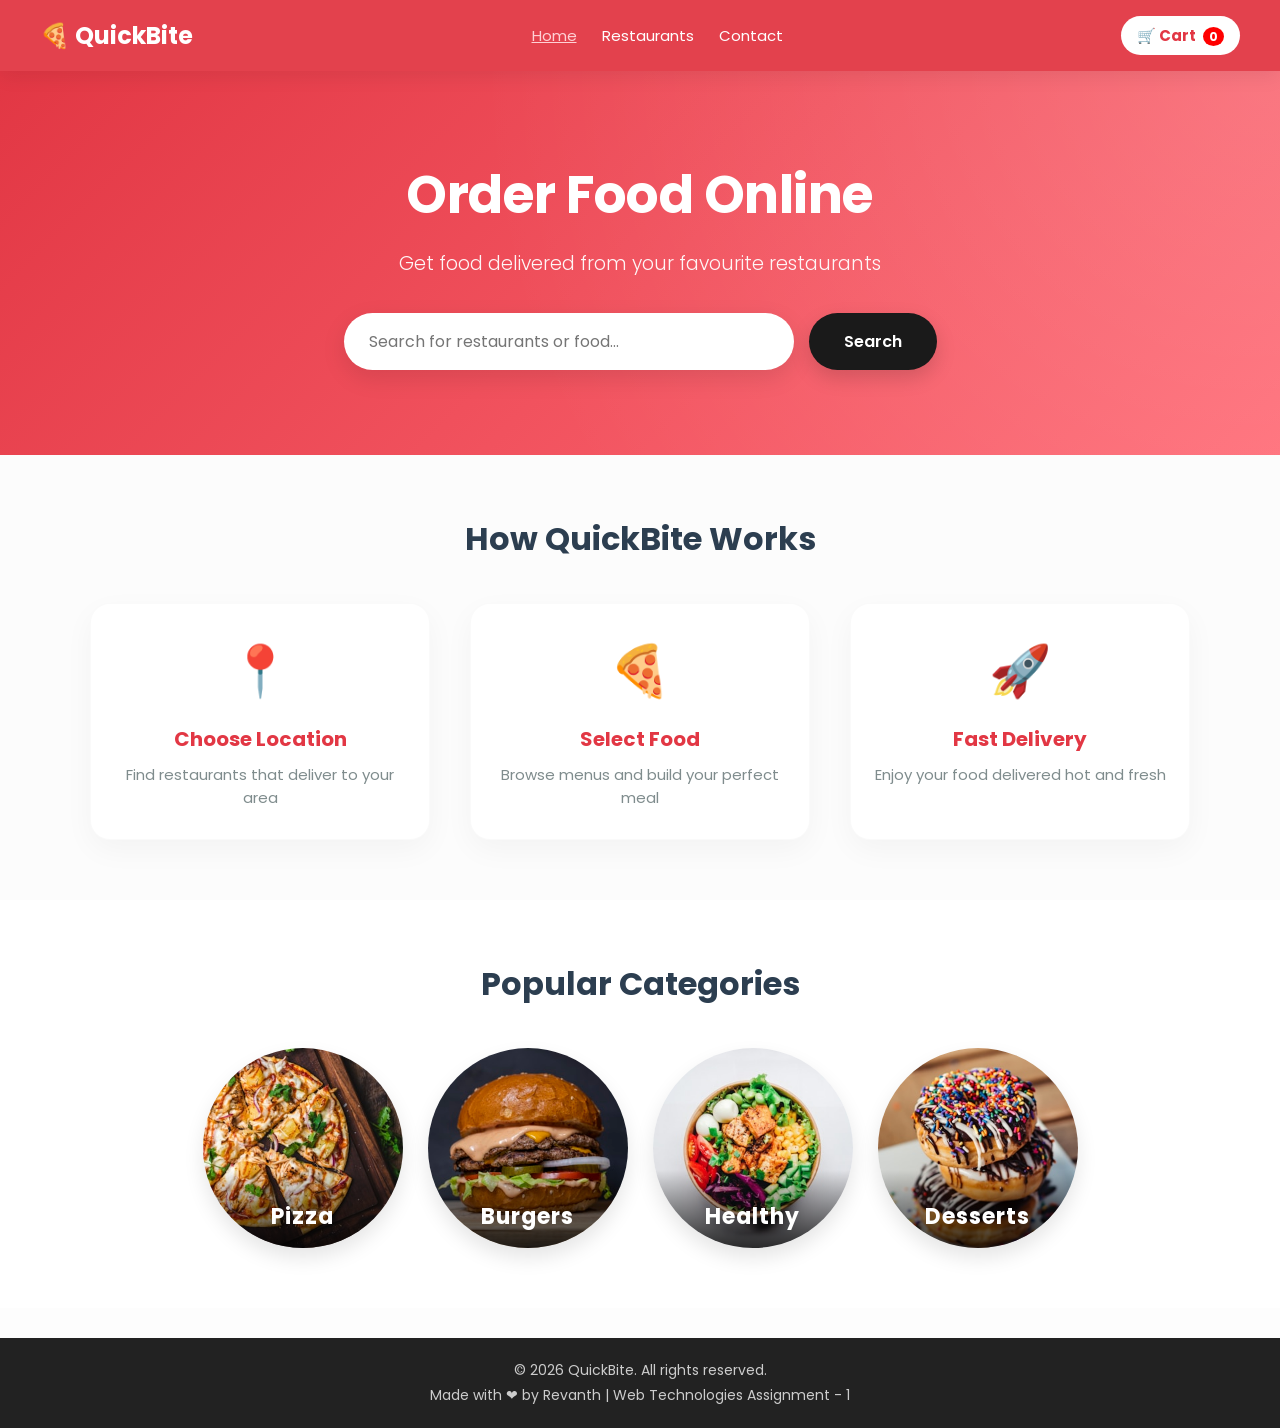
==== index.html @ 4ed7abff "first commit" ====
<!DOCTYPE html>
<html lang="en">

<head>
    <meta charset="UTF-8">
    <meta name="viewport" content="width=device-width, initial-scale=1.0">
    <title>QuickBite - Food Delivery</title>
    <link rel="stylesheet" href="style.css">
</head>

<body>

    <!-- Navigation Bar -->
    <nav class="navbar">
        <div class="nav-logo">🍕 QuickBite</div>
        <ul class="nav-links">
            <li><a href="index.html" class="active-link">Home</a></li>
            <li><a href="restaurants.html">Restaurants</a></li>
            <li><a href="contact.html">Contact</a></li>
        </ul>
        <div class="cart-icon" onclick="toggleCart()">
            🛒 Cart <span id="cart-count">0</span>
        </div>
    </nav>

    <!-- Hero Section -->
    <section class="hero" id="home">
        <h1>Order Food Online</h1>
        <p>Get food delivered from your favourite restaurants</p>
        <form class="search-form" onsubmit="return false;">
            <input type="text" id="search-input" placeholder="Search for restaurants or food..."
                oninput="searchRestaurants()">
            <button type="button" onclick="window.location.href='restaurants.html'">Search</button>
        </form>
    </section>

    <!-- How It Works Section -->
    <section class="how-it-works">
        <h2>How QuickBite Works</h2>
        <div class="steps-grid">
            <div class="step-card">
                <div class="step-icon">📍</div>
                <h3>Choose Location</h3>
                <p>Find restaurants that deliver to your area</p>
            </div>
            <div class="step-card">
                <div class="step-icon">🍕</div>
                <h3>Select Food</h3>
                <p>Browse menus and build your perfect meal</p>
            </div>
            <div class="step-card">
                <div class="step-icon">🚀</div>
                <h3>Fast Delivery</h3>
                <p>Enjoy your food delivered hot and fresh</p>
            </div>
        </div>
    </section>

    <!-- Popular Categories -->
    <section class="categories-section">
        <h2>Popular Categories</h2>
        <div class="category-grid">
            <div class="category-card" onclick="window.location.href='restaurants.html'">
                <img src="images/cat_pizza.jpg" alt="Pizza">
                <h3>Pizza</h3>
            </div>
            <div class="category-card" onclick="window.location.href='restaurants.html'">
                <img src="images/cat_burger.jpg" alt="Burgers">
                <h3>Burgers</h3>
            </div>
            <div class="category-card" onclick="window.location.href='restaurants.html'">
                <img src="images/cat_healthy.jpg" alt="Healthy">
                <h3>Healthy</h3>
            </div>
            <div class="category-card" onclick="window.location.href='restaurants.html'">
                <img src="images/cat_desserts.jpg" alt="Desserts">
                <h3>Desserts</h3>
            </div>
        </div>
    </section>

    <!-- Cart Sidebar -->
    <div class="cart-overlay" id="cart-overlay" onclick="toggleCart()"></div>
    <div class="cart-sidebar" id="cart-sidebar">
        <div class="cart-header">
            <h3>Your Cart 🛒</h3>
            <span class="close-cart" onclick="toggleCart()">✕</span>
        </div>
        <div id="cart-items-list">
            <p class="empty-cart-msg">Your cart is empty!</p>
        </div>
        <div class="cart-summary" id="cart-summary" style="display:none;">
            <table class="bill-table">
                <thead>
                    <tr>
                        <th>Item</th>
                        <th>Qty</th>
                        <th>Price</th>
                    </tr>
                </thead>
                <tbody id="bill-tbody">
                </tbody>
                <tfoot>
                    <tr>
                        <td colspan="2"><strong>Subtotal</strong></td>
                        <td id="subtotal">₹0</td>
                    </tr>
                    <tr>
                        <td colspan="2">GST (5%)</td>
                        <td id="gst-amt">₹0</td>
                    </tr>
                    <tr>
                        <td colspan="2">Delivery Fee</td>
                        <td>₹30</td>
                    </tr>
                    <tr class="total-row">
                        <td colspan="2"><strong>Total</strong></td>
                        <td id="total-amt"><strong>₹0</strong></td>
                    </tr>
                </tfoot>
            </table>
            <button class="place-order-btn" onclick="placeOrder()">Place Order ✅</button>
        </div>
    </div>

    <!-- Order Confirmation Modal -->
    <div class="modal-overlay" id="modal-overlay" style="display:none;">
        <div class="modal">
            <div class="modal-icon">🎉</div>
            <h2>Order Placed!</h2>
            <p>Your order has been placed successfully.<br>Estimated delivery time: <strong>30-40 mins</strong></p>
            <p id="modal-total"></p>
            <button onclick="closeModal()">OK, Thanks!</button>
        </div>
    </div>


    <footer class="footer">
        <p>&copy; 2026 QuickBite. All rights reserved.</p>
        <p>Made with ❤ by Revanth | Web Technologies Assignment - 1</p>
    </footer>

    <script src="script.js"></script>
</body>

</html>
---- style.css ----
@import url('https://fonts.googleapis.com/css2?family=Poppins:wght@300;400;500;600;700&display=swap');

/* ===== Reset & Base ===== */
* {
    margin: 0;
    padding: 0;
    box-sizing: border-box;
}

body {
    font-family: 'Poppins', sans-serif;
    background-color: #fdfdfd;
    color: #2c3e50;
    -webkit-font-smoothing: antialiased;
}

/* ===== Navbar ===== */
.navbar {
    background-color: rgba(226, 55, 68, 0.95);
    backdrop-filter: blur(10px);
    -webkit-backdrop-filter: blur(10px);
    display: flex;
    justify-content: space-between;
    align-items: center;
    padding: 16px 40px;
    position: sticky;
    top: 0;
    z-index: 100;
    box-shadow: 0 4px 20px rgba(0,0,0,0.08);
}

.nav-logo {
    font-size: 24px;
    font-weight: bold;
    color: white;
}

.nav-links {
    list-style: none;
    display: flex;
    gap: 25px;
}

.nav-links li a {
    color: white;
    text-decoration: none;
    font-size: 15px;
    transition: color 0.2s;
}

.nav-links li a:hover {
    color: #ffd1d5;
    text-decoration: underline;
}

.cart-icon {
    background-color: white;
    color: #e23744;
    padding: 8px 16px;
    border-radius: 20px;
    font-weight: bold;
    cursor: pointer;
    font-size: 15px;
    transition: background-color 0.2s;
}

.cart-icon:hover {
    background-color: #ffd1d5;
}

#cart-count {
    background-color: red;
    color: white;
    border-radius: 50%;
    padding: 1px 6px;
    font-size: 12px;
    margin-left: 4px;
}

/* ===== Hero Section ===== */
.hero {
    background: linear-gradient(135deg, #e23744, #ff6b76);
    color: white;
    text-align: center;
    padding: 85px 20px;
    position: relative;
    overflow: hidden;
}

.hero::after {
    content: '';
    position: absolute;
    top: 0; left: 0; width: 100%; height: 100%;
    background: radial-gradient(circle at top right, rgba(255,255,255,0.15) 0%, transparent 60%);
    pointer-events: none;
}

.hero h1 {
    font-size: 52px;
    font-weight: 700;
    margin-bottom: 15px;
    letter-spacing: -0.5px;
}

.hero p {
    font-size: 19px;
    font-weight: 300;
    margin-bottom: 35px;
    opacity: 0.95;
}

.search-form {
    display: flex;
    justify-content: center;
    gap: 15px;
    flex-wrap: wrap;
    position: relative;
    z-index: 2;
}

.search-form input {
    padding: 16px 25px;
    width: 450px;
    border: none;
    border-radius: 30px;
    font-size: 16px;
    outline: none;
    box-shadow: 0 8px 25px rgba(0,0,0,0.1);
    font-family: 'Poppins', sans-serif;
    transition: box-shadow 0.3s ease;
}

.search-form input:focus {
    box-shadow: 0 10px 30px rgba(0,0,0,0.15);
}

.search-form button {
    padding: 16px 35px;
    background-color: #1a1a1a;
    color: white;
    border: none;
    border-radius: 30px;
    font-size: 16px;
    font-weight: 600;
    cursor: pointer;
    box-shadow: 0 8px 20px rgba(0,0,0,0.15);
    transition: all 0.3s ease;
    font-family: 'Poppins', sans-serif;
}

.search-form button:hover {
    background-color: #333;
    transform: translateY(-2px);
    box-shadow: 0 12px 25px rgba(0,0,0,0.25);
}

/* ===== Landing Page Sections ===== */
.how-it-works, .categories-section {
    padding: 60px 40px;
    background: white;
    text-align: center;
}

.how-it-works {
    background-color: #fcfcfc;
}

.how-it-works h2, .categories-section h2 {
    font-size: 32px;
    color: #2c3e50;
    margin-bottom: 40px;
    font-weight: 700;
}

.steps-grid {
    display: flex;
    justify-content: center;
    gap: 40px;
    flex-wrap: wrap;
    max-width: 1100px;
    margin: 0 auto;
}

.step-card {
    flex: 1;
    min-width: 250px;
    background: white;
    padding: 30px 20px;
    border-radius: 20px;
    box-shadow: 0 10px 30px rgba(0,0,0,0.04);
    transition: transform 0.3s ease;
    border: 1px solid rgba(0,0,0,0.02);
}

.step-card:hover {
    transform: translateY(-5px);
}

.step-icon {
    font-size: 50px;
    margin-bottom: 15px;
}

.step-card h3 {
    font-size: 20px;
    margin-bottom: 10px;
    color: #e23744;
}

.step-card p {
    color: #7f8c8d;
    font-size: 15px;
    line-height: 1.5;
}

.category-grid {
    display: flex;
    justify-content: center;
    gap: 25px;
    flex-wrap: wrap;
    max-width: 1000px;
    margin: 0 auto;
}

.category-card {
    position: relative;
    width: 200px;
    height: 200px;
    border-radius: 50%;
    overflow: hidden;
    cursor: pointer;
    box-shadow: 0 10px 20px rgba(0,0,0,0.1);
    transition: all 0.3s ease;
}

.category-card:hover {
    transform: translateY(-5px) scale(1.02);
    box-shadow: 0 15px 30px rgba(226, 55, 68, 0.2);
}

.category-card img {
    width: 100%;
    height: 100%;
    object-fit: cover;
    transition: transform 0.4s ease;
}

.category-card:hover img {
    transform: scale(1.1);
}

.category-card h3 {
    position: absolute;
    bottom: 0;
    width: 100%;
    padding: 30px 10px 15px;
    background: linear-gradient(to top, rgba(0,0,0,0.8), transparent);
    color: white;
    margin: 0;
    font-size: 22px;
    letter-spacing: 1px;
}

/* ===== Restaurants Section ===== */
.restaurants-section {
    padding: 40px 30px;
}

.restaurants-section h2 {
    font-size: 26px;
    margin-bottom: 20px;
    color: #e23744;
    border-bottom: 2px solid #e23744;
    display: inline-block;
    padding-bottom: 5px;
}

.restaurant-grid {
    display: flex;
    flex-wrap: wrap;
    gap: 20px;
}

.restaurant-card {
    background: white;
    border-radius: 16px;
    width: 260px;
    padding: 0;
    box-shadow: 0 8px 20px rgba(0,0,0,0.05);
    cursor: pointer;
    transition: all 0.3s cubic-bezier(0.25, 0.8, 0.25, 1);
    overflow: hidden;
    border: 1px solid rgba(0,0,0,0.03);
}

.restaurant-card:hover {
    transform: translateY(-8px);
    box-shadow: 0 15px 35px rgba(226, 55, 68, 0.15);
}

.restaurant-card img {
    width: 100%;
    height: 160px;
    object-fit: cover;
    transition: transform 0.5s ease;
}

.restaurant-card:hover img {
    transform: scale(1.05);
}

.restaurant-info {
    padding: 18px;
    background: white;
    position: relative;
    z-index: 2;
}

.restaurant-info h3 {
    font-size: 18px;
    font-weight: 600;
    margin-bottom: 6px;
}

.restaurant-info p {
    font-size: 13px;
    color: #7f8c8d;
    margin-bottom: 5px;
}

.rating {
    color: #f5a623;
    font-weight: bold;
}

.open-badge {
    background-color: #28a745;
    color: white;
    font-size: 11px;
    padding: 2px 8px;
    border-radius: 10px;
}

/* ===== Menu Section ===== */
.menu-section {
    padding: 30px;
}

.menu-section h2 {
    font-size: 24px;
    margin-bottom: 20px;
    color: #333;
}

.back-btn {
    background: #e23744;
    color: white;
    border: none;
    padding: 9px 18px;
    border-radius: 6px;
    cursor: pointer;
    font-size: 14px;
    margin-bottom: 15px;
    transition: background-color 0.2s;
}

.back-btn:hover {
    background-color: #cb202d;
}

.menu-grid {
    display: flex;
    flex-wrap: wrap;
    gap: 18px;
}

.menu-item {
    background: white;
    border-radius: 16px;
    width: 240px;
    padding: 0;
    box-shadow: 0 6px 15px rgba(0,0,0,0.05);
    overflow: hidden;
    transition: all 0.3s cubic-bezier(0.25, 0.8, 0.25, 1);
    border: 1px solid rgba(0,0,0,0.03);
    display: flex;
    flex-direction: column;
}

.menu-item:hover {
    transform: translateY(-6px);
    box-shadow: 0 12px 30px rgba(226, 55, 68, 0.12);
}

.menu-item img {
    width: 100%;
    height: 160px;
    object-fit: cover;
    transition: transform 0.5s ease;
}

.menu-item:hover img {
    transform: scale(1.05);
}

.menu-item-info {
    padding: 16px;
    position: relative;
    background: white;
    z-index: 2;
    flex: 1;
    display: flex;
    flex-direction: column;
}

.menu-item-info h4 {
    font-size: 17px;
    font-weight: 600;
    margin-bottom: 5px;
}

.menu-item-info p {
    font-size: 13px;
    color: #7f8c8d;
    margin-bottom: 10px;
    flex: 1;
}

.item-price {
    font-size: 17px;
    font-weight: 700;
    color: #e23744;
    margin-top: auto;
    margin-bottom: 10px;
}

.veg-badge, .nonveg-badge {
    font-size: 11px;
    font-weight: 600;
    padding: 2px 6px;
    border-radius: 4px;
    display: inline-block;
    margin-bottom: 10px;
    align-self: flex-start;
}

.veg-badge {
    color: #27ae60;
    border: 1px solid rgba(39, 174, 96, 0.3);
    background: rgba(39, 174, 96, 0.05);
}

.nonveg-badge {
    color: #c0392b;
    border: 1px solid rgba(192, 57, 43, 0.3);
    background: rgba(192, 57, 43, 0.05);
}

.add-btn {
    width: 100%;
    margin-top: 5px;
    padding: 10px;
    background-color: #fff;
    color: #e23744;
    border: 2px solid #e23744;
    border-radius: 8px;
    font-weight: 600;
    cursor: pointer;
    font-size: 15px;
    transition: all 0.2s ease;
    font-family: 'Poppins', sans-serif;
}

.add-btn:hover {
    background-color: #e23744;
    color: white;
    transform: translateY(-2px);
    box-shadow: 0 4px 12px rgba(226, 55, 68, 0.2);
}

/* Quantity stepper on menu card */
.menu-stepper {
    display: flex;
    align-items: center;
    justify-content: space-between;
    border: 2px solid #28a745;
    border-radius: 25px;
    padding: 4px 8px;
    margin-top: 8px;
    background: white;
    width: 100%;
}

.stepper-btn {
    background: none;
    border: none;
    color: #28a745;
    font-size: 20px;
    font-weight: bold;
    cursor: pointer;
    line-height: 1;
    padding: 0 6px;
    transition: color 0.2s;
}

.stepper-btn:hover {
    color: #1e7e34;
}

.stepper-count {
    font-size: 16px;
    font-weight: bold;
    color: #28a745;
    min-width: 20px;
    text-align: center;
}

/* ===== Cart Sidebar ===== */
.cart-overlay {
    display: none;
    position: fixed;
    top: 0; left: 0;
    width: 100%; height: 100%;
    background: rgba(0,0,0,0.4);
    z-index: 200;
}

.cart-sidebar {
    position: fixed;
    top: 0; right: -400px;
    width: 360px;
    height: 100%;
    background: white;
    z-index: 300;
    padding: 20px;
    overflow-y: auto;
    transition: right 0.3s ease;
    box-shadow: -4px 0 15px rgba(0,0,0,0.2);
}

.cart-sidebar.open {
    right: 0;
}

.cart-header {
    display: flex;
    justify-content: space-between;
    align-items: center;
    margin-bottom: 15px;
    border-bottom: 2px solid #e23744;
    padding-bottom: 10px;
}

.cart-header h3 {
    font-size: 20px;
}

.close-cart {
    cursor: pointer;
    font-size: 20px;
    color: #888;
}

.close-cart:hover {
    color: red;
}

.empty-cart-msg {
    text-align: center;
    color: #aaa;
    margin-top: 30px;
    font-size: 16px;
}

/* Cart item row */
.cart-item-row {
    display: flex;
    justify-content: space-between;
    align-items: center;
    padding: 10px 0;
    border-bottom: 1px solid #eee;
}

.cart-item-row span {
    font-size: 14px;
}

.qty-controls {
    display: flex;
    align-items: center;
    gap: 8px;
}

.qty-controls button {
    background: #e23744;
    color: white;
    border: none;
    width: 24px;
    height: 24px;
    border-radius: 50%;
    cursor: pointer;
    font-size: 14px;
    line-height: 1;
}

.qty-controls button:hover {
    background-color: #cb202d;
}

.remove-btn {
    background: none;
    border: none;
    color: red;
    cursor: pointer;
    font-size: 16px;
}

/* ===== Bill Table ===== */
.bill-table {
    width: 100%;
    border-collapse: collapse;
    margin-top: 15px;
    font-size: 14px;
}

.bill-table th {
    background-color: #e23744;
    color: white;
    padding: 8px;
    text-align: left;
}

.bill-table td {
    padding: 7px 8px;
    border-bottom: 1px solid #eee;
}

.bill-table tfoot tr:last-child td {
    background-color: #fff0f2;
}

.total-row td {
    font-size: 16px;
    color: #e23744;
}

.place-order-btn {
    width: 100%;
    padding: 12px;
    background-color: #28a745;
    color: white;
    border: none;
    border-radius: 6px;
    font-size: 16px;
    cursor: pointer;
    margin-top: 12px;
    transition: background-color 0.2s;
}

.place-order-btn:hover {
    background-color: #1e7e34;
}

/* ===== Modal ===== */
.modal-overlay {
    position: fixed;
    top: 0; left: 0;
    width: 100%; height: 100%;
    background: rgba(0,0,0,0.5);
    z-index: 500;
    display: flex;
    justify-content: center;
    align-items: center;
}

.modal {
    background: white;
    border-radius: 12px;
    padding: 40px 30px;
    text-align: center;
    width: 320px;
    box-shadow: 0 5px 20px rgba(0,0,0,0.3);
}

.modal-icon {
    font-size: 50px;
    margin-bottom: 10px;
}

.modal h2 {
    margin-bottom: 10px;
    color: #28a745;
}

.modal p {
    color: #555;
    margin-bottom: 10px;
    line-height: 1.5;
}

.modal button {
    margin-top: 15px;
    padding: 10px 30px;
    background-color: #e23744;
    color: white;
    border: none;
    border-radius: 6px;
    font-size: 15px;
    cursor: pointer;
}

.modal button:hover {
    background-color: #cb202d;
}

/* ===== Contact Section ===== */
.contact-section {
    background: white;
    padding: 40px 30px;
    margin-top: 20px;
}

.contact-section h2 {
    font-size: 26px;
    color: #e23744;
    margin-bottom: 20px;
    border-bottom: 2px solid #e23744;
    display: inline-block;
    padding-bottom: 5px;
}

.contact-form {
    display: flex;
    flex-direction: column;
    max-width: 500px;
    gap: 10px;
}

.contact-form label {
    font-weight: bold;
    font-size: 14px;
}

.contact-form input,
.contact-form textarea {
    padding: 10px;
    border: 1px solid #ccc;
    border-radius: 5px;
    font-size: 14px;
    outline: none;
    transition: border-color 0.2s;
}

.contact-form input:focus,
.contact-form textarea:focus {
    border-color: #e23744;
}

.contact-form button {
    padding: 11px;
    background-color: #e23744;
    color: white;
    border: none;
    border-radius: 5px;
    font-size: 15px;
    cursor: pointer;
    transition: background-color 0.2s;
}

.contact-form button:hover {
    background-color: #cb202d;
}

/* ===== Footer ===== */
.footer {
    background-color: #222;
    color: #ccc;
    text-align: center;
    padding: 20px;
    margin-top: 30px;
    font-size: 14px;
    line-height: 1.8;
}

/* ===== Responsive ===== */
@media (max-width: 768px) {
    .navbar {
        flex-direction: column;
        gap: 10px;
        padding: 12px 15px;
    }

    .nav-links {
        gap: 12px;
    }

    .hero h1 {
        font-size: 28px;
    }

    .search-form input {
        width: 90%;
    }

    .restaurant-grid,
    .menu-grid {
        justify-content: center;
    }

    .cart-sidebar {
        width: 100%;
    }
}

/* ===== Contact Page ===== */
.active-link {
    text-decoration: underline !important;
    color: #ffd1d5 !important;
}

.contact-hero {
    background: linear-gradient(135deg, #e23744, #ff6b76);
    color: white;
    text-align: center;
    padding: 50px 20px 40px;
}

.contact-hero h1 {
    font-size: 36px;
    margin-bottom: 8px;
}

.contact-hero p {
    font-size: 16px;
    opacity: 0.9;
}

.contact-page-section {
    display: flex;
    flex-wrap: wrap;
    gap: 30px;
    padding: 40px 30px;
    max-width: 1100px;
    margin: 0 auto;
}

.contact-card {
    background: white;
    border-radius: 12px;
    padding: 30px;
    flex: 1;
    min-width: 300px;
    box-shadow: 0 3px 12px rgba(0,0,0,0.1);
}

.contact-card h2 {
    color: #e23744;
    margin-bottom: 20px;
    font-size: 22px;
}

.contact-card select {
    padding: 10px;
    border: 1px solid #ccc;
    border-radius: 5px;
    font-size: 14px;
    outline: none;
    width: 100%;
    transition: border-color 0.2s;
}

.contact-card select:focus {
    border-color: #e23744;
}

.contact-info-cards {
    display: flex;
    flex-direction: column;
    gap: 16px;
    min-width: 220px;
}

.info-card {
    background: white;
    border-radius: 10px;
    padding: 18px 20px;
    box-shadow: 0 2px 8px rgba(0,0,0,0.09);
    display: flex;
    align-items: flex-start;
    gap: 14px;
    transition: transform 0.2s;
}

.info-card:hover {
    transform: translateY(-3px);
}

.info-icon {
    font-size: 26px;
    margin-top: 2px;
}

.info-card h4 {
    font-size: 15px;
    color: #e23744;
    margin-bottom: 4px;
}

.info-card p {
    font-size: 13px;
    color: #666;
    line-height: 1.5;
}

@media (max-width: 768px) {
    .contact-page-section {
        flex-direction: column;
    }
}
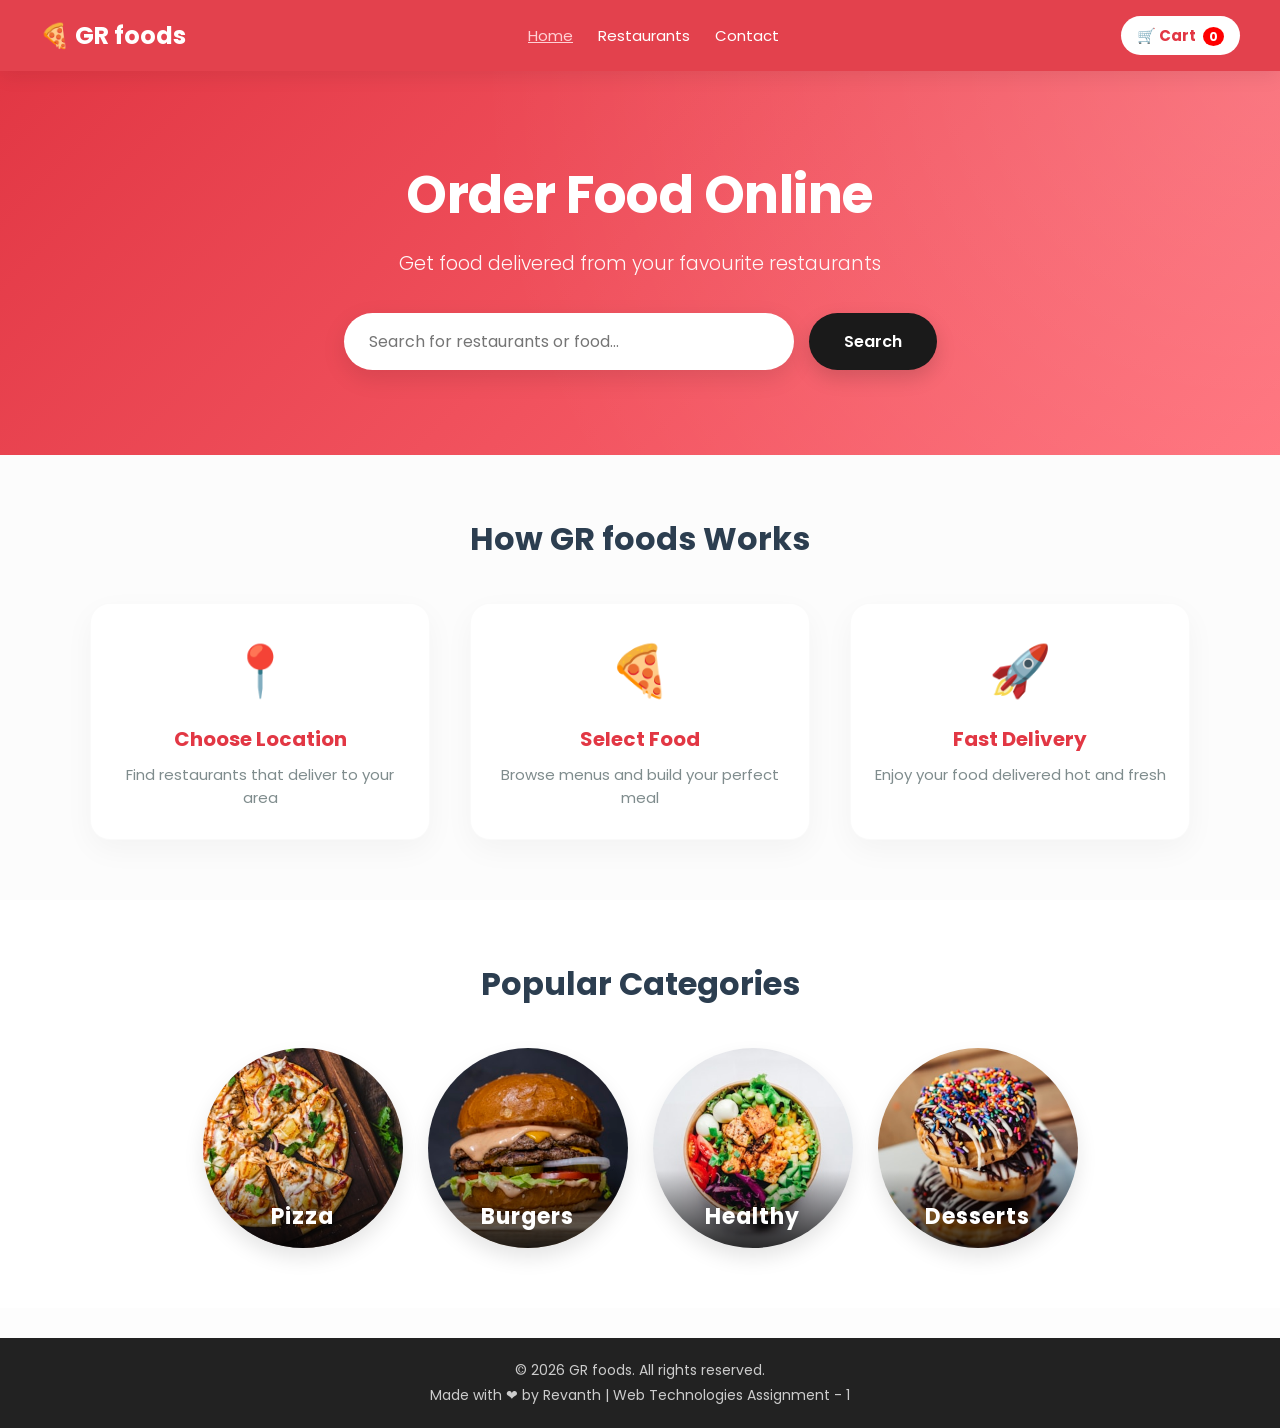
==== commit 0dd541cd: "changes (names)" ====
--- a/index.html
+++ b/index.html
@@ -4,7 +4,7 @@
 <head>
     <meta charset="UTF-8">
     <meta name="viewport" content="width=device-width, initial-scale=1.0">
-    <title>QuickBite - Food Delivery</title>
+    <title>GR foods - Food Delivery</title>
     <link rel="stylesheet" href="style.css">
 </head>
 
@@ -12,7 +12,7 @@
 
     <!-- Navigation Bar -->
     <nav class="navbar">
-        <div class="nav-logo">🍕 QuickBite</div>
+        <div class="nav-logo">🍕 GR foods</div>
         <ul class="nav-links">
             <li><a href="index.html" class="active-link">Home</a></li>
             <li><a href="restaurants.html">Restaurants</a></li>
@@ -36,7 +36,7 @@
 
     <!-- How It Works Section -->
     <section class="how-it-works">
-        <h2>How QuickBite Works</h2>
+        <h2>How GR foods Works</h2>
         <div class="steps-grid">
             <div class="step-card">
                 <div class="step-icon">📍</div>
@@ -136,7 +136,7 @@
 
 
     <footer class="footer">
-        <p>&copy; 2026 QuickBite. All rights reserved.</p>
+        <p>&copy; 2026 GR foods. All rights reserved.</p>
         <p>Made with ❤ by Revanth | Web Technologies Assignment - 1</p>
     </footer>
 
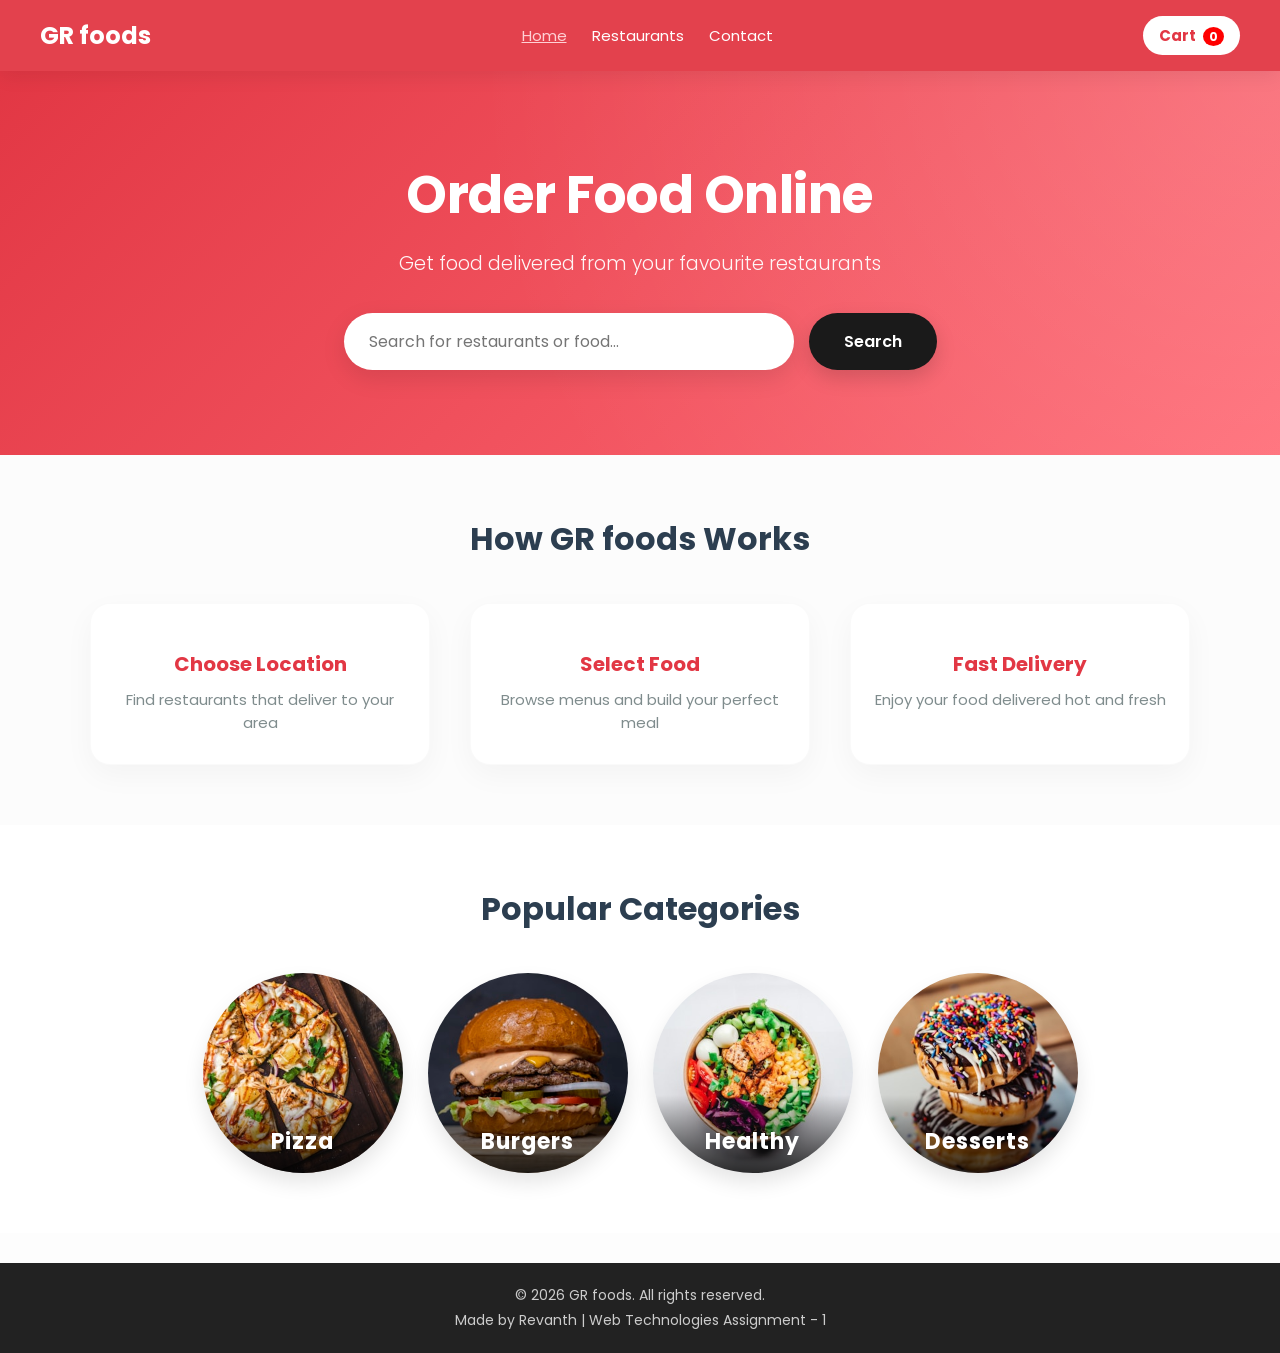
==== commit 867b5e5c: "removed emojis" ====
--- a/index.html
+++ b/index.html
@@ -12,14 +12,14 @@
 
     <!-- Navigation Bar -->
     <nav class="navbar">
-        <div class="nav-logo">🍕 GR foods</div>
+        <div class="nav-logo">GR foods</div>
         <ul class="nav-links">
             <li><a href="index.html" class="active-link">Home</a></li>
             <li><a href="restaurants.html">Restaurants</a></li>
             <li><a href="contact.html">Contact</a></li>
         </ul>
         <div class="cart-icon" onclick="toggleCart()">
-            🛒 Cart <span id="cart-count">0</span>
+            Cart <span id="cart-count">0</span>
         </div>
     </nav>
 
@@ -39,17 +39,17 @@
         <h2>How GR foods Works</h2>
         <div class="steps-grid">
             <div class="step-card">
-                <div class="step-icon">📍</div>
+                <div class="step-icon"></div>
                 <h3>Choose Location</h3>
                 <p>Find restaurants that deliver to your area</p>
             </div>
             <div class="step-card">
-                <div class="step-icon">🍕</div>
+                <div class="step-icon"></div>
                 <h3>Select Food</h3>
                 <p>Browse menus and build your perfect meal</p>
             </div>
             <div class="step-card">
-                <div class="step-icon">🚀</div>
+                <div class="step-icon"></div>
                 <h3>Fast Delivery</h3>
                 <p>Enjoy your food delivered hot and fresh</p>
             </div>
@@ -83,7 +83,7 @@
     <div class="cart-overlay" id="cart-overlay" onclick="toggleCart()"></div>
     <div class="cart-sidebar" id="cart-sidebar">
         <div class="cart-header">
-            <h3>Your Cart 🛒</h3>
+            <h3>Your Cart</h3>
             <span class="close-cart" onclick="toggleCart()">✕</span>
         </div>
         <div id="cart-items-list">
@@ -119,14 +119,14 @@
                     </tr>
                 </tfoot>
             </table>
-            <button class="place-order-btn" onclick="placeOrder()">Place Order ✅</button>
+            <button class="place-order-btn" onclick="placeOrder()">Place Order</button>
         </div>
     </div>
 
     <!-- Order Confirmation Modal -->
     <div class="modal-overlay" id="modal-overlay" style="display:none;">
         <div class="modal">
-            <div class="modal-icon">🎉</div>
+            <div class="modal-icon"></div>
             <h2>Order Placed!</h2>
             <p>Your order has been placed successfully.<br>Estimated delivery time: <strong>30-40 mins</strong></p>
             <p id="modal-total"></p>
@@ -137,7 +137,7 @@
 
     <footer class="footer">
         <p>&copy; 2026 GR foods. All rights reserved.</p>
-        <p>Made with ❤ by Revanth | Web Technologies Assignment - 1</p>
+        <p>Made by Revanth | Web Technologies Assignment - 1</p>
     </footer>
 
     <script src="script.js"></script>
